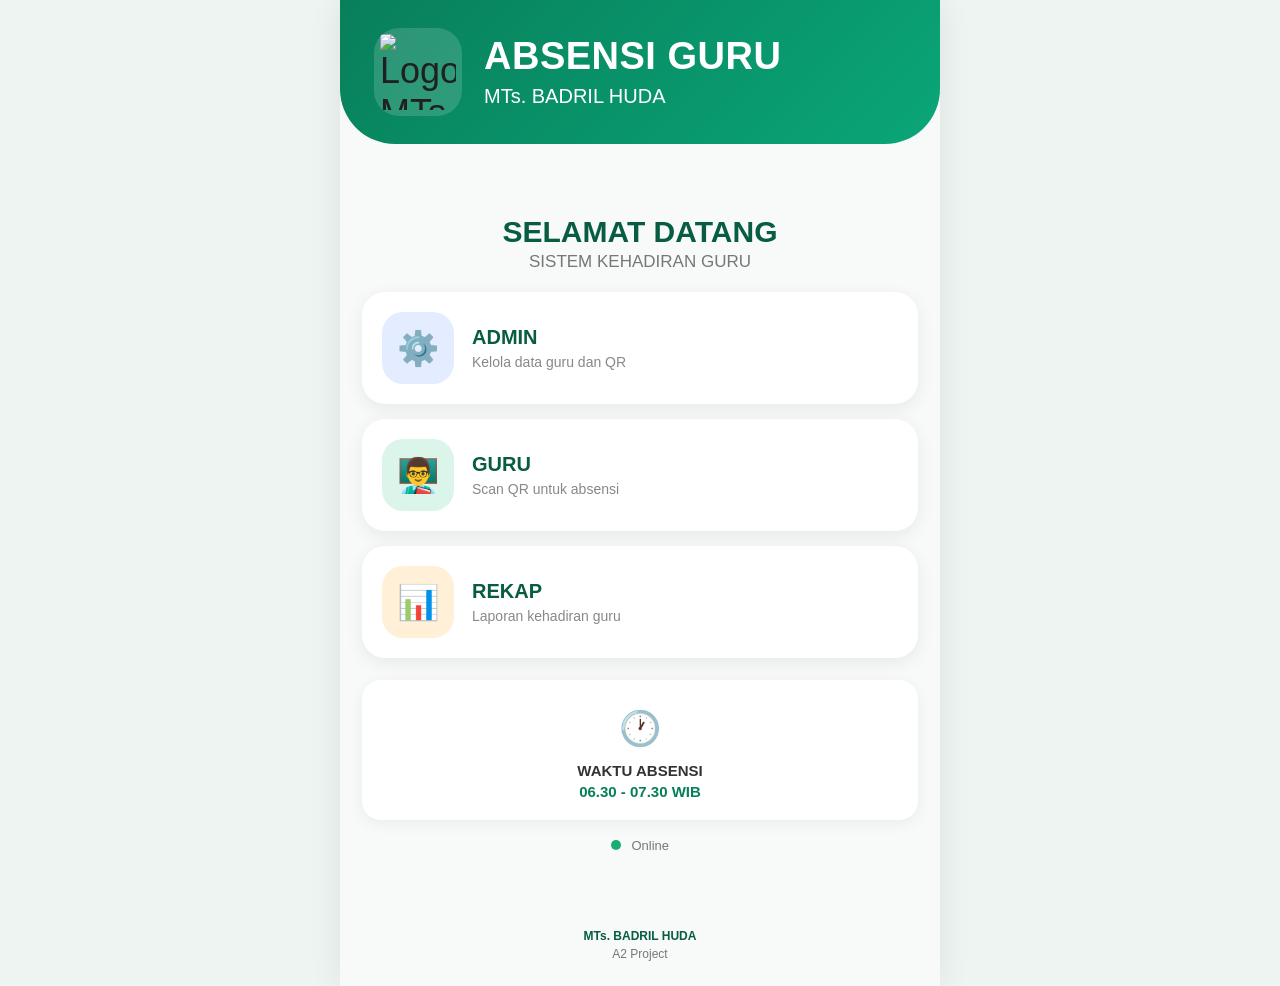
==== index.html @ d23934e1 "index.html" ====
<!DOCTYPE html>
<html lang="id">

<head>

  <meta charset="UTF-8">

  <meta
    name="viewport"
    content="width=device-width, initial-scale=1.0, maximum-scale=1.0, user-scalable=no">

  <meta
    name="theme-color"
    content="#087f5b">

  <meta
    name="apple-mobile-web-app-capable"
    content="yes">

  <title>Absensi Guru - MTs. Badril Huda</title>

  <link
    rel="stylesheet"
    href="style.css">

  <!-- QR SCANNER -->
  <script
    src="https://unpkg.com/html5-qrcode"
    defer>
  </script>

</head>


<body>

<div id="app">


  <!-- ==================================================
       HEADER
  =================================================== -->

<!-- ==========================================================
     HEADER ABSENSI GURU
     ========================================================== -->

<header class="app-header">

  <div class="header-content">

    <!-- LOGO LEMBAGA -->
    <div class="header-icon">
      <img
        src="[data-uri]"
        alt="Logo MTs Badril Huda"
      >
    </div>

    <!-- JUDUL -->
    <div class="header-text">
      <h1>ABSENSI GURU</h1>
      <p>MTs. BADRIL HUDA</p>
    </div>

  </div>

</header>

<style>
/* ==========================================================
   HEADER
   ========================================================== */

.app-header {
  width: 100%;
  box-sizing: border-box;
  background: linear-gradient(135deg, #087f5b, #0aa678);
  border-radius: 0 0 55px 55px;
  padding: 28px 34px;
  overflow: hidden;
}

.header-content {
  max-width: 900px;
  margin: 0 auto;
  display: flex;
  align-items: center;
  gap: 22px;
}

/* LOGO */

.header-icon {
  width: 88px;
  height: 88px;
  min-width: 88px;
  border-radius: 25px;
  background: rgba(255,255,255,.15);
  display: flex;
  align-items: center;
  justify-content: center;
  overflow: hidden;
}

.header-icon img {
  width: 76px;
  height: 76px;
  object-fit: contain;
  display: block;
}

/* TEKS */

.header-text {
  min-width: 0;
}

.header-text h1 {
  margin: 0;
  color: #fff;
  font-size: 38px;
  line-height: 1.1;
  font-weight: 800;
  letter-spacing: .5px;
}

.header-text p {
  margin: 7px 0 0;
  color: #fff;
  font-size: 20px;
  line-height: 1.2;
}

/* HP */

@media (max-width: 600px) {

  .app-header {
    padding: 22px 20px;
    border-radius: 0 0 40px 40px;
  }

  .header-content {
    gap: 15px;
  }

  .header-icon {
    width: 68px;
    height: 68px;
    min-width: 68px;
    border-radius: 20px;
  }

  .header-icon img {
    width: 58px;
    height: 58px;
  }

  .header-text h1 {
    font-size: 27px;
  }

  .header-text p {
    font-size: 16px;
    margin-top: 4px;
  }

}
</style>

  <!-- ==================================================
       HOME
  =================================================== -->

  <main
    id="homePage"
    class="page">

    <section class="welcome">

      <div class="welcome-icon">
        
      </div>

      <h1>
        SELAMAT DATANG
      </h1>

      <p>
        SISTEM KEHADIRAN GURU
      </p>

    </section>


    <div class="menu-list">


      <!-- ADMIN -->

      <button
        class="menu-card"
        onclick="bukaAdmin()">

        <div class="menu-icon admin-icon">
          ⚙️
        </div>

        <div class="menu-text">

          <strong>
            ADMIN
          </strong>

          <span>
            Kelola data guru dan QR
          </span>

        </div>

      </button>


      <!-- GURU -->

      <button
        class="menu-card"
        onclick="bukaGuru()">

        <div class="menu-icon guru-icon">
          👨‍🏫
        </div>

        <div class="menu-text">

          <strong>
            GURU
          </strong>

          <span>
            Scan QR untuk absensi
          </span>

        </div>

      </button>


      <!-- REKAP -->

      <button
        class="menu-card"
        onclick="bukaRekap()">

        <div class="menu-icon rekap-icon">
          📊
        </div>

        <div class="menu-text">

          <strong>
            REKAP
          </strong>

          <span>
            Laporan kehadiran guru
          </span>

        </div>

      </button>


    </div>


<!-- JAM -->

<div class="time-card">

  <div class="time-icon">
    🕐
  </div>

  <div class="time-info">

    <strong>
      WAKTU ABSENSI
    </strong>

    <span>
      06.30 - 07.30 WIB
    </span>

  </div>

</div>


    <div class="system-status">

      <span class="status-dot"></span>

      Online

    </div>

  </main>


  <!-- ==================================================
       ADMIN
  =================================================== -->

  <main
    id="adminPage"
    class="page hidden">


    <div class="page-title">

      <button
        class="back-button"
        onclick="kembaliHome()">
        ←
      </button>

      <div>

        <h2>
          ADMIN
        </h2>

        <span>
          Pengelolaan sistem
        </span>

      </div>

    </div>


    <!-- LOGIN ADMIN -->

    <section
      id="adminLoginBox"
      class="login-card">

      <div class="login-icon">
        🔐
      </div>

      <h2>
        Login Admin
      </h2>

      <p>
        Masukkan PIN administrator
      </p>


      <input
        type="password"
        id="adminPin"
        class="form-input"
        placeholder="PIN Admin"
        inputmode="numeric"
        autocomplete="off">


      <button
        class="primary-button"
        onclick="loginAdmin()">

        MASUK ADMIN

      </button>


      <div
        id="loginMessage"
        class="message">
      </div>

    </section>


    <!-- PANEL ADMIN -->

    <section
      id="adminPanel"
      class="admin-panel hidden">


      <!-- STATISTIK -->

      <div class="stats-grid">

        <div class="stat-card">

          <div class="stat-number"
               id="totalGuru">
            0
          </div>

          <div class="stat-label">
            Total Guru
          </div>

        </div>


        <div class="stat-card active">

          <div class="stat-number"
               id="guruAktif">
            0
          </div>

          <div class="stat-label">
            Aktif
          </div>

        </div>


        <div class="stat-card inactive">

          <div class="stat-number"
               id="guruNonaktif">
            0
          </div>

          <div class="stat-label">
            Nonaktif
          </div>

        </div>

      </div>


      <!-- TAMBAH GURU -->

      <section class="content-card">

        <div class="card-title">
          ➕ Tambah Guru
        </div>


        <label>
          NIP / NIK
        </label>

        <input
          type="text"
          id="guruNip"
          class="form-input"
          placeholder="Masukkan NIP / NIK">


        <label>
          Nama Guru
        </label>

        <input
          type="text"
          id="guruNama"
          class="form-input"
          placeholder="Masukkan nama guru">


        <label>
          Jabatan
        </label>

        <input
          type="text"
          id="guruJabatan"
          class="form-input"
          placeholder="Contoh: Guru">
        

        <label>
          JTM
        </label>
        
        <input
          type="number"
          id="guruJTM"
          class="form-input"
          placeholder="Contoh: 24"
          min="0"
          step="1"
          inputmode="numeric">

        <button
          class="primary-button"
          onclick="simpanGuru()">

          💾 SIMPAN GURU

        </button>


        <div
          id="tambahGuruMessage"
          class="message">
        </div>

      </section>


      <!-- DAFTAR GURU -->

      <section class="content-card">

        <div class="card-header">

          <div class="card-title">
            👨‍🏫 Daftar Guru
          </div>

          <button
            class="small-button"
            onclick="muatDaftarGuru()">
            ↻
          </button>

        </div>


        <div id="daftarGuru">

          <div class="loading">
            Memuat data guru...
          </div>

        </div>

      </section>


    </section>

  </main>


  <!-- ==================================================
       GURU / SCANNER
  =================================================== -->

  <main
    id="guruPage"
    class="page hidden">


    <div class="page-title">

      <button
        class="back-button"
        onclick="kembaliHome()">
        ←
      </button>

      <div>

        <h2>
          ABSENSI GURU
        </h2>

        <span>
          Scan QR Code
        </span>

      </div>

    </div>


    <section class="scanner-card">

      <div id="scannerContent">

        <div class="camera-icon">
          📷
        </div>

        <h2>
          Scan QR Guru
        </h2>

        <p>
          Tekan tombol untuk mengaktifkan kamera
        </p>


        <button
          class="primary-button"
          onclick="mulaiScan()">

          📷 AKTIFKAN KAMERA

        </button>


        <div class="time-notice">

          <strong>
            Waktu Absensi
          </strong>

          <span>
            06.30 - 07.30 WIB
          </span>

        </div>

      </div>


      <div
        id="qr-reader"
        class="qr-reader hidden">
      </div>


      <button
        id="batalScanButton"
        class="danger-button hidden"
        onclick="batalScan()">

        ✕ BATAL SCAN

      </button>

    </section>


    <!-- HASIL ABSENSI -->

    <section
      id="hasilAbsensi"
      class="result-card hidden">
    </section>


  </main>


  <!-- ==================================================
       REKAP
  =================================================== -->

  <main
    id="rekapPage"
    class="page hidden">


    <div class="page-title">

      <button
        class="back-button"
        onclick="kembaliHome()">
        ←
      </button>

      <div>

        <h2>
          REKAP
        </h2>

        <span>
          Laporan kehadiran guru
        </span>

      </div>

    </div>


    <section class="content-card">

      <div class="card-title">
        📊 Rekap Bulanan
      </div>


     <label>
    Pilih Bulan
</label>

<input
    type="month"
    id="bulanRekap"
    class="form-input">


<div class="rekap-button-row">

    <button
        type="button"
        class="primary-button btn-rekap"
        onclick="tampilkanRekap()">
        🔎 REKAP
    </button>

    <button
        type="button"
        class="primary-button btn-excel"
        onclick="exportExcel()">
        📊 EXCEL
    </button>

    <button
        type="button"
        class="primary-button btn-pdf"
        onclick="exportPDF()">
        📄 PDF
    </button>

</div>
      <div
  id="rekapMessage"
  class="message">
</div>


<div
  id="rekapHasil"
  class="rekap-container">
</div>


      <div
        id="hasilRekap"
        class="rekap-result">
      </div>

    </section>


  </main>


  <!-- ==================================================
       FOOTER
  =================================================== -->

  <footer>

    <strong>
      MTs. BADRIL HUDA
    </strong>

    <span>
      A2 Project
    </span>

  </footer>


</div>


<!-- APP JS -->

<script
  src="app.js">
</script>

</body>

</html>
---- style.css ----
/* ==========================================================
   ABSENSI GURU
   MTs. BADRIL HUDA
========================================================== */

* {
  box-sizing: border-box;
  -webkit-tap-highlight-color: transparent;
}

html,
body {
  margin: 0;
  padding: 0;
  min-height: 100%;
  font-family: Arial, Helvetica, sans-serif;
  background: #edf4f1;
  color: #202020;
}

body {
  display: flex;
  justify-content: center;
}

button,
input {
  font-family: inherit;
}

button {
  cursor: pointer;
}

#app {
  width: 100%;
  max-width: 600px;
  min-height: 100vh;
  background: #f7faf9;
  box-shadow: 0 0 30px rgba(0, 0, 0, .08);
}


/* ==========================================================
   HEADER
========================================================== */

.header {
  min-height: 130px;
  padding: 28px 25px;
  display: flex;
  align-items: center;
  gap: 18px;

  background: linear-gradient(
    135deg,
    #087f5b,
    #0b986f
  );

  color: white;
  border-radius: 0 0 35px 35px;
}

.header-icon {
  width: 68px;
  height: 68px;

  display: flex;
  align-items: center;
  justify-content: center;

  border-radius: 22px;
  background: rgba(255,255,255,.17);

  font-size: 36px;
}

.header-title {
  font-size: 27px;
  font-weight: 800;
  letter-spacing: .5px;
}

.header-subtitle {
  margin-top: 5px;
  font-size: 15px;
  opacity: .9;
}


/* ==========================================================
   PAGE
========================================================== */

.page {
  padding: 28px 22px 35px;
  min-height: calc(100vh - 130px);
}

.hidden {
  display: none !important;
}


/* ==========================================================
   WELCOME
========================================================== */

.welcome {
  text-align: center;
  padding: 35px 10px 20px;
}

.welcome-icon {
  font-size: 48px;
}

.welcome h1 {
  margin: 8px 0 3px;
  color: #075c43;
  font-size: 30px;
}

.welcome p {
  margin: 0;
  color: #777;
  font-size: 17px;
}


/* ==========================================================
   HOME MENU
========================================================== */

.menu-list {
  display: flex;
  flex-direction: column;
  gap: 15px;
}

.menu-card {
  width: 100%;
  border: none;

  display: flex;
  align-items: center;

  text-align: left;
  padding: 20px;

  background: white;
  border-radius: 23px;

  box-shadow: 0 5px 18px rgba(0,0,0,.07);

  transition:
    transform .15s,
    box-shadow .15s;
}

.menu-card:active {
  transform: scale(.98);
}

.menu-icon {
  width: 72px;
  height: 72px;

  display: flex;
  align-items: center;
  justify-content: center;

  border-radius: 21px;
  font-size: 34px;
  margin-right: 18px;
}

.admin-icon {
  background: #e4edff;
}

.guru-icon {
  background: #dcf5ea;
}

.rekap-icon {
  background: #fff0d7;
}

.menu-text {
  display: flex;
  flex-direction: column;
  gap: 5px;
}

.menu-text strong {
  font-size: 20px;
  color: #075c43;
}

.menu-text span {
  color: #888;
  font-size: 14px;
}


/* ==========================================================
   WAKTU ABSENSI - TENGAH
========================================================== */

.time-card {
  margin-top: 22px;

  padding: 20px;

  background: white;

  border-radius: 19px;

  box-shadow:
    0 4px 15px rgba(0,0,0,.06);

  display: flex;

  flex-direction: column;

  align-items: center;

  justify-content: center;

  text-align: center;

  gap: 7px;
}


/* ICON DI TENGAH */

.time-icon {
  width: 55px;
  height: 55px;

  display: flex;

  align-items: center;

  justify-content: center;

  margin: 0 auto;

  font-size: 34px;

  line-height: 1;
}


/* TULISAN DI TENGAH */

.time-info {
  display: flex;

  flex-direction: column;

  align-items: center;

  justify-content: center;

  text-align: center;

  gap: 4px;
}


.time-info strong {
  color: #333;

  font-size: 15px;

  font-weight: 800;
}


.time-info span {
  color: #087f5b;

  font-size: 15px;

  font-weight: 700;
}

/* ==========================================================
   STATUS
========================================================== */

.system-status {
  text-align: center;
  color: #777;
  margin-top: 18px;
  font-size: 13px;
}

.status-dot {
  width: 10px;
  height: 10px;

  display: inline-block;
  margin-right: 7px;

  border-radius: 50%;
  background: #18ad72;
}


/* ==========================================================
   PAGE TITLE
========================================================== */

.page-title {
  display: flex;
  align-items: center;
  gap: 15px;
  margin-bottom: 22px;
}

.page-title h2 {
  margin: 0;
  color: #075c43;
  font-size: 25px;
}

.page-title span {
  display: block;
  margin-top: 3px;
  color: #888;
  font-size: 14px;
}

.back-button {
  width: 53px;
  height: 53px;

  border: none;
  border-radius: 17px;

  background: white;
  color: #075c43;

  font-size: 28px;

  box-shadow: 0 4px 14px rgba(0,0,0,.07);
}


/* ==========================================================
   LOGIN ADMIN
========================================================== */

.login-card {
  background: white;

  padding: 38px 25px 30px;
  border-radius: 25px;

  box-shadow: 0 6px 22px rgba(0,0,0,.08);

  text-align: center;
}

.login-icon {
  font-size: 53px;
}

.login-card h2 {
  color: #075c43;
  font-size: 27px;
  margin: 12px 0 7px;
}

.login-card p {
  color: #888;
  margin: 0 0 25px;
}


/* ==========================================================
   FORM
========================================================== */

.form-input {
  width: 100%;
  height: 56px;

  padding: 0 17px;
  margin: 7px 0 15px;

  border: 1px solid #ddd;
  border-radius: 15px;

  outline: none;

  font-size: 16px;
  background: white;
}

.form-input:focus {
  border-color: #087f5b;

  box-shadow:
    0 0 0 3px
    rgba(8,127,91,.10);
}

label {
  display: block;

  text-align: left;

  color: #555;
  font-size: 13px;
  font-weight: bold;

  margin-top: 5px;
}


/* ==========================================================
   BUTTON
========================================================== */

.primary-button {
  width: 100%;
  min-height: 56px;

  border: none;
  border-radius: 15px;

  background:
    linear-gradient(
      135deg,
      #087f5b,
      #0ba878
    );

  color: white;

  font-size: 16px;
  font-weight: 800;

  box-shadow:
    0 5px 15px
    rgba(8,127,91,.18);
}

.primary-button:active {
  transform: scale(.98);
}

.danger-button {
  width: 100%;
  min-height: 52px;

  margin-top: 12px;

  border: none;
  border-radius: 14px;

  background: #dc3545;
  color: white;

  font-weight: bold;
  font-size: 15px;
}


/* ==========================================================
   MESSAGE
========================================================== */

.message {
  margin-top: 12px;
}

.admin-message-success {
  padding: 11px;
  border-radius: 11px;

  color: #087f5b;
  background: #e1f6ed;

  font-size: 13px;
}

.admin-message-error {
  padding: 11px;
  border-radius: 11px;

  color: #b00020;
  background: #ffe6e8;

  font-size: 13px;
}

.loading {
  text-align: center;
  padding: 25px;

  color: #888;
  font-size: 14px;
}


/* ==========================================================
   ADMIN PANEL
========================================================== */

.admin-panel {
  display: block;
}

.stats-grid {
  display: grid;

  grid-template-columns:
    repeat(3,1fr);

  gap: 9px;
  margin-bottom: 15px;
}

.stat-card {
  background: white;

  padding: 17px 7px;
  text-align: center;

  border-radius: 17px;

  box-shadow:
    0 4px 15px
    rgba(0,0,0,.06);
}

.stat-number {
  color: #075c43;
  font-size: 25px;
  font-weight: 800;
}

.stat-label {
  color: #888;
  font-size: 11px;
  margin-top: 4px;
}

.stat-card.active .stat-number {
  color: #087f5b;
}

.stat-card.inactive .stat-number {
  color: #dc3545;
}


/* ==========================================================
   CONTENT CARD
========================================================== */

.content-card {
  background: white;

  padding: 19px;
  border-radius: 21px;

  margin-bottom: 16px;

  box-shadow:
    0 4px 17px
    rgba(0,0,0,.06);
}

.card-title {
  color: #075c43;
  font-weight: 800;
  font-size: 17px;
  margin-bottom: 16px;
}

.card-header {
  display: flex;
  align-items: center;
  justify-content: space-between;
}

.card-header .card-title {
  margin-bottom: 10px;
}

.small-button {
  width: 38px;
  height: 38px;

  border: none;
  border-radius: 11px;

  background: #e6f5ef;
  color: #087f5b;

  font-size: 23px;
}


/* ==========================================================
   GURU ITEM
========================================================== */

.guru-item {
  border-top: 1px solid #eee;
  padding: 15px 0;
}

.guru-item:first-child {
  border-top: none;
}

.guru-name {
  color: #075c43;
  font-size: 16px;
  font-weight: 800;
}

.guru-info {
  color: #888;
  font-size: 12px;
  margin-top: 4px;
}

.guru-code {
  display: inline-block;

  margin-top: 8px;
  padding: 7px 10px;

  background: #eef8f4;
  border-radius: 8px;

  color: #075c43;

  font-family: monospace;
  font-weight: bold;

  letter-spacing: 2px;
}

.guru-status {
  margin-top: 7px;

  font-size: 12px;
  font-weight: bold;
}

.guru-actions {
  display: flex;
  gap: 8px;
  margin-top: 10px;
}

.guru-actions button {
  flex: 1;

  border: none;
  border-radius: 10px;

  padding: 10px 5px;

  font-weight: bold;
  font-size: 11px;
}

.qr-button {
  background: #e5f0ff;
  color: #075ca8;
}

.status-button {
  background: #fff0d8;
  color: #9a6100;
}


/* ==========================================================
   SCANNER
========================================================== */

.scanner-card {
  background: white;

  padding: 25px 20px;
  border-radius: 24px;

  text-align: center;

  box-shadow:
    0 5px 20px
    rgba(0,0,0,.07);
}

.camera-icon {
  font-size: 55px;
}

.scanner-card h2 {
  color: #075c43;
  margin: 10px 0 5px;
}

.scanner-card p {
  color: #888;
  font-size: 14px;
}

.time-notice {
  margin-top: 18px;

  padding: 14px;

  background: #eef8f4;
  border-radius: 13px;

  display: flex;
  flex-direction: column;
  gap: 4px;
}

.time-notice span {
  color: #087f5b;
  font-weight: bold;
}

.qr-reader {
  width: 100%;

  margin-top: 15px;

  overflow: hidden;
  border-radius: 15px;

  background: #000;
}


/* ==========================================================
   RESULT
========================================================== */

.result-card {
  margin-top: 17px;

  padding: 25px 20px;

  border-radius: 22px;

  background: #dff7eb;
  color: #075c43;

  text-align: center;

  box-shadow:
    0 4px 17px
    rgba(0,0,0,.06);
}

.result-icon {
  width: 65px;
  height: 65px;

  margin: 0 auto 10px;

  display: flex;
  align-items: center;
  justify-content: center;

  border-radius: 50%;

  background: #18ad72;
  color: white;

  font-size: 35px;
  font-weight: bold;
}

.result-card h2 {
  margin: 8px 0 13px;
}

.result-info {
  display: flex;
  flex-direction: column;
  gap: 6px;

  margin-bottom: 15px;
}

.result-info strong {
  font-size: 18px;
}


/* ==========================================================
   REKAP
========================================================== */

.rekap-result {
  margin-top: 15px;
}

.rekap-table {
  width: 100%;

  border-collapse: collapse;

  font-size: 11px;
}

.rekap-table th,
.rekap-table td {
  padding: 8px 4px;

  border-bottom:
    1px solid #eee;

  text-align: center;
}


/* ==========================================================
   REKAP BUTTON
   REKAP | EXCEL | PDF
========================================================== */

/*
   Wrapper yang digunakan:

   <div class="rekap-button-row">
      <button class="btn-rekap">...</button>
      <button class="btn-excel">...</button>
      <button class="btn-pdf">...</button>
   </div>
*/

.rekap-button-row {
  width: 100%;

  display: flex !important;
  flex-direction: row !important;
  flex-wrap: nowrap !important;

  align-items: stretch !important;
  justify-content: stretch !important;

  gap: 8px;

  margin-top: 12px;
  margin-bottom: 15px;

  padding: 0;
}

.rekap-button-row > button {
  display: flex !important;

  flex: 1 1 0 !important;

  width: 0 !important;
  min-width: 0 !important;
  max-width: none !important;

  height: 54px;
  min-height: 54px;

  margin: 0 !important;

  padding: 0 5px;

  align-items: center !important;
  justify-content: center !important;

  text-align: center;

  border-radius: 14px;

  white-space: nowrap !important;

  overflow: hidden;

  box-sizing: border-box;

  font-size: 13px;
  font-weight: 800;

  line-height: 1;

  transition:
    transform .15s,
    filter .15s;
}


/* REKAP */

.rekap-button-row .btn-rekap {
  background:
    linear-gradient(
      135deg,
      #07855f,
      #09a878
    ) !important;

  color: #fff !important;
  border: none !important;

  box-shadow:
    0 5px 14px
    rgba(8,127,91,.15);
}


/* EXCEL */

.rekap-button-row .btn-excel {
  background:
    linear-gradient(
      135deg,
      #07855f,
      #09a878
    ) !important;

  color: #fff !important;
  border: none !important;

  box-shadow:
    0 5px 14px
    rgba(8,127,91,.15);
}


/* PDF */

.rekap-button-row .btn-pdf {
  background: #eeeeee !important;

  color: #333 !important;

  border:
    1px solid #d2d2d2 !important;

  box-shadow:
    0 4px 10px
    rgba(0,0,0,.05);
}


/* Hover / klik */

.rekap-button-row > button:hover {
  filter: brightness(1.05);
}

.rekap-button-row > button:active {
  transform: scale(.97);
}


/* ==========================================================
   FALLBACK
   Jika tombol masih memiliki class primary-button
========================================================== */

.rekap-button-row > .primary-button {
  width: 0 !important;
}


/* ==========================================================
   QR MODAL
========================================================== */

.qr-modal {
  position: fixed;

  inset: 0;

  z-index: 99999;

  display: flex;

  align-items: center;
  justify-content: center;

  padding: 20px;

  background:
    rgba(0,0,0,.68);
}

.qr-box {
  width: 100%;
  max-width: 370px;

  padding: 24px;

  background: white;

  border-radius: 24px;

  text-align: center;
}

.qr-box h2 {
  color: #075c43;
  margin-top: 0;
}

.qr-box img {
  width: 260px;
  height: 260px;
  max-width: 100%;
}

.qr-code-text {
  margin: 12px 0;

  padding: 10px;

  background: #eef8f4;

  color: #075c43;

  border-radius: 10px;

  font-family: monospace;

  font-size: 20px;

  font-weight: bold;

  letter-spacing: 3px;
}


/* ==========================================================
   FOOTER
========================================================== */

footer {
  text-align: center;

  padding:
    15px 20px 25px;

  color: #777;

  display: flex;
  flex-direction: column;

  gap: 4px;

  font-size: 12px;
}

footer strong {
  color: #075c43;
}


/* ==========================================================
   MOBILE
========================================================== */

@media screen and (max-width: 600px) {

  .header {
    min-height: 115px;
    padding: 22px 18px;
  }

  .header-icon {
    width: 58px;
    height: 58px;
    font-size: 30px;
  }

  .header-title {
    font-size: 23px;
  }

  .header-subtitle {
    font-size: 14px;
  }

  .page {
    padding:
      23px 16px 30px;
  }

  .welcome h1 {
    font-size: 27px;
  }

  .menu-icon {
    width: 63px;
    height: 63px;
  }


  /* ========================================================
     REKAP - HP / ANDROID
  ======================================================== */

  .rekap-button-row {
    display: flex !important;

    flex-direction: row !important;
    flex-wrap: nowrap !important;

    width: 100% !important;

    gap: 5px !important;

    margin-top: 10px !important;
    margin-bottom: 15px !important;
  }

  .rekap-button-row > button {
    display: flex !important;

    flex: 1 1 0 !important;

    width: 0 !important;

    min-width: 0 !important;
    max-width: none !important;

    height: 48px !important;
    min-height: 48px !important;

    margin: 0 !important;

    padding:
      0 2px !important;

    align-items: center !important;
    justify-content: center !important;

    border-radius: 11px !important;

    font-size: 10px !important;

    line-height: 1 !important;

    white-space: nowrap !important;

    overflow: hidden !important;

    box-sizing: border-box !important;
  }

  .rekap-button-row .btn-rekap,
  .rekap-button-row .btn-excel,
  .rekap-button-row .btn-pdf {
    width: 0 !important;
    min-width: 0 !important;
  }


  /* Tabel Rekap */

  .rekap-table {
    font-size: 10px;
  }

  .rekap-table th,
  .rekap-table td {
    padding:
      7px 3px;
  }

}


/* ==========================================================
   HP SANGAT KECIL
========================================================== */

@media screen and (max-width: 380px) {

  .page {
    padding-left: 12px;
    padding-right: 12px;
  }

  .content-card {
    padding: 15px;
  }

  .rekap-button-row {
    gap: 3px !important;
  }

  .rekap-button-row > button {
    height: 45px !important;
    min-height: 45px !important;

    padding:
      0 1px !important;

    font-size: 9px !important;

    border-radius: 10px !important;
  }

}


/* ==========================================================
   HP SANGAT-SANGAT KECIL
========================================================== */

@media screen and (max-width: 330px) {

  .rekap-button-row {
    gap: 2px !important;
  }

  .rekap-button-row > button {
    height: 43px !important;
    min-height: 43px !important;

    font-size: 8px !important;

    padding: 0 !important;
  }

}
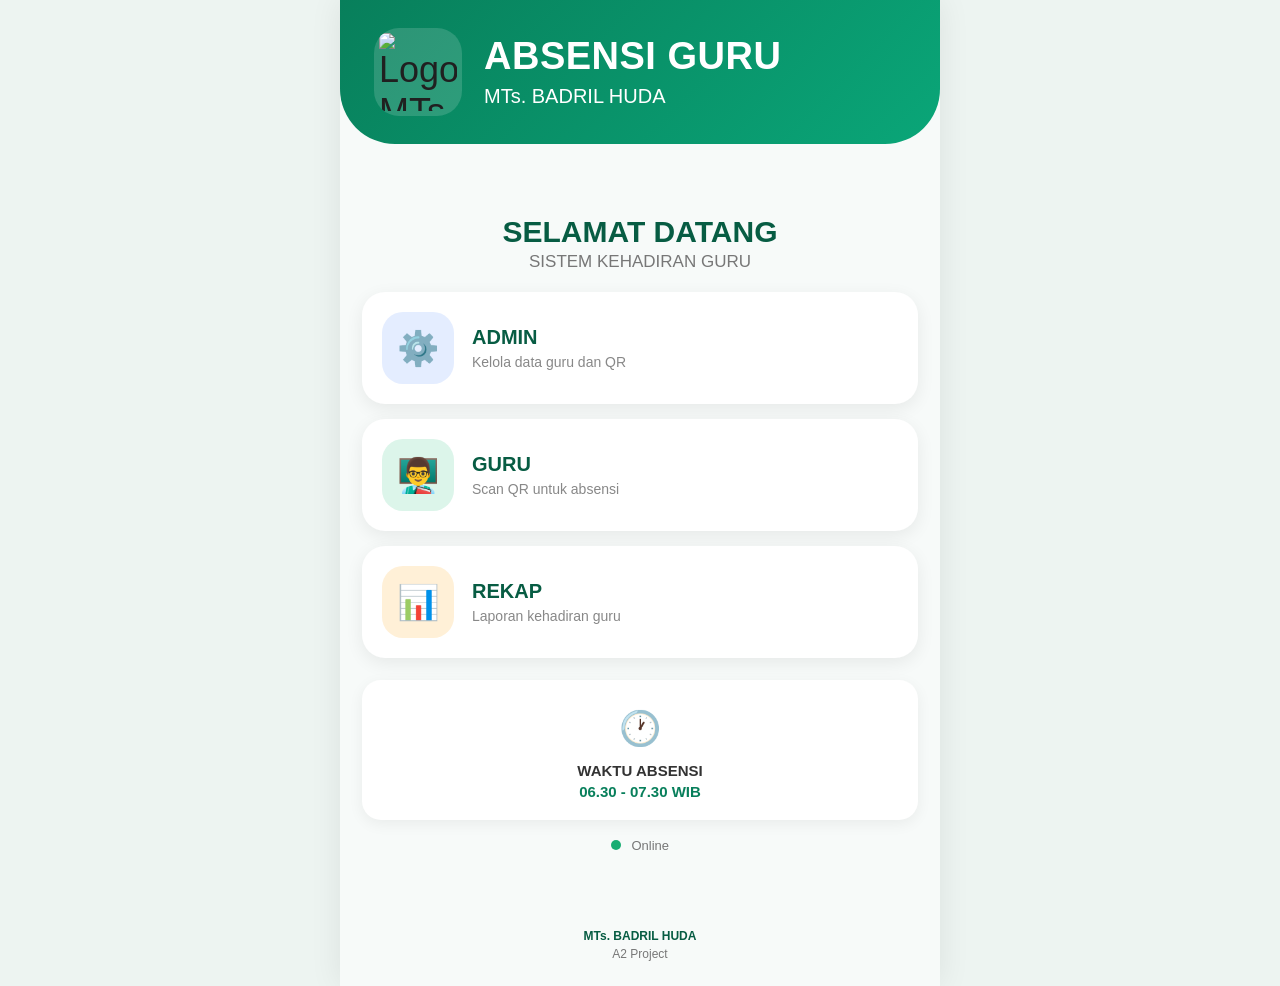
==== commit 5f10366c: "index.html" ====
--- a/index.html
+++ b/index.html
@@ -37,10 +37,6 @@
 <div id="app">
 
 
-  <!-- ==================================================
-       HEADER
-  =================================================== -->
-
 <!-- ==========================================================
      HEADER ABSENSI GURU
      ========================================================== -->
@@ -49,15 +45,13 @@
 
   <div class="header-content">
 
-    <!-- LOGO LEMBAGA -->
     <div class="header-icon">
       <img
-        src="[data-uri]"
+        src="https://drive.google.com/thumbnail?id=17TLa9x9TYyBQLGVx-d7DlWrNsAVE-v8e&sz=w300"
         alt="Logo MTs Badril Huda"
       >
     </div>
 
-    <!-- JUDUL -->
     <div class="header-text">
       <h1>ABSENSI GURU</h1>
       <p>MTs. BADRIL HUDA</p>
@@ -68,10 +62,6 @@
 </header>
 
 <style>
-/* ==========================================================
-   HEADER
-   ========================================================== */
-
 .app-header {
   width: 100%;
   box-sizing: border-box;
@@ -88,8 +78,6 @@
   align-items: center;
   gap: 22px;
 }
-
-/* LOGO */
 
 .header-icon {
   width: 88px;
@@ -104,21 +92,19 @@
 }
 
 .header-icon img {
-  width: 76px;
-  height: 76px;
+  width: 78px;
+  height: 78px;
   object-fit: contain;
   display: block;
 }
 
-/* TEKS */
-
 .header-text {
   min-width: 0;
 }
 
 .header-text h1 {
   margin: 0;
-  color: #fff;
+  color: #ffffff;
   font-size: 38px;
   line-height: 1.1;
   font-weight: 800;
@@ -127,12 +113,14 @@
 
 .header-text p {
   margin: 7px 0 0;
-  color: #fff;
+  color: #ffffff;
   font-size: 20px;
   line-height: 1.2;
 }
 
-/* HP */
+/* ==========================================================
+   TAMPILAN HP
+   ========================================================== */
 
 @media (max-width: 600px) {
 
@@ -165,7 +153,6 @@
     font-size: 16px;
     margin-top: 4px;
   }
-
 }
 </style>
 
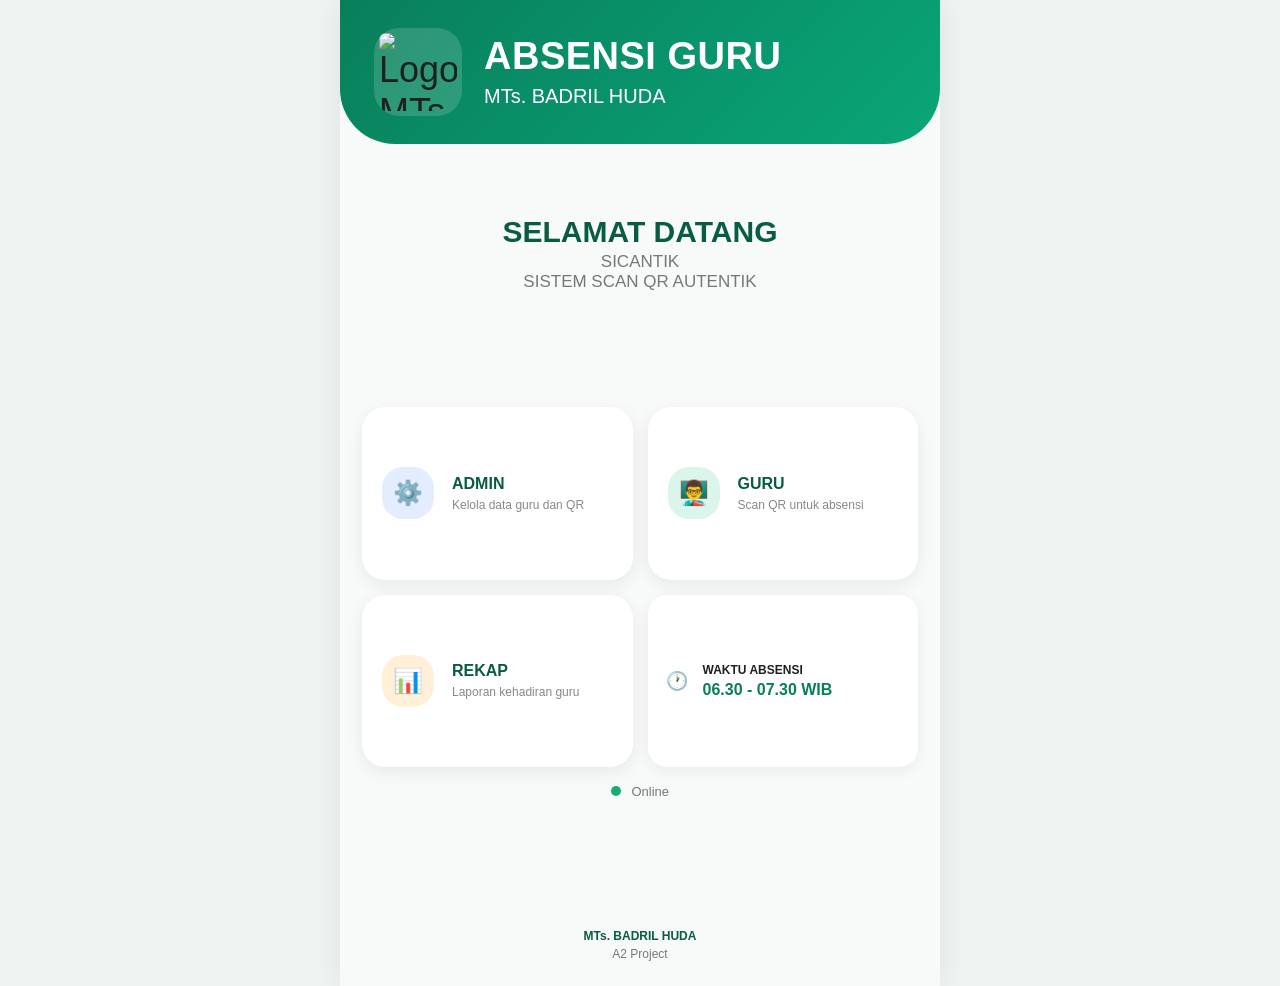
==== commit c4103d1e: "Update index.html" ====
--- a/index.html
+++ b/index.html
@@ -17,7 +17,7 @@
     name="apple-mobile-web-app-capable"
     content="yes">
 
-  <title>Absensi Guru - MTs. Badril Huda</title>
+  <title>ABSENSI GURU</title>
 
   <link
     rel="stylesheet"
@@ -175,7 +175,9 @@
       </h1>
 
       <p>
-        SISTEM KEHADIRAN GURU
+        SICANTIK </p>
+      <P>
+        SISTEM SCAN QR AUTENTIK
       </p>
 
     </section>
@@ -584,13 +586,31 @@
         </p>
 
 
-        <button
-          class="primary-button"
-          onclick="mulaiScan()">
-
-          📷 AKTIFKAN KAMERA
-
-        </button>
+      <button
+        class="primary-button"
+        onclick="mulaiScan()">
+      
+        📷 AKTIFKAN KAMERA
+      
+      </button>
+      
+      <button
+        type="button"
+        class="primary-button piket-button"
+        onclick="bukaPiket()">
+      
+        🧑‍🏫 ABSENSI GURU PIKET
+      
+      </button>
+
+      <button
+        type="button"
+        class="primary-button piket-button"
+        onclick="window.location.href='rekap-piket.html';">
+      
+        📊 REKAP GURU PIKET
+      
+      </button>
 
 
         <div class="time-notice">
--- a/style.css
+++ b/style.css
@@ -1,49 +1,59 @@
-/* ==========================================================
+/* =====================================================
    ABSENSI GURU
    MTs. BADRIL HUDA
-========================================================== */
+===================================================== */
+
 
 * {
   box-sizing: border-box;
   -webkit-tap-highlight-color: transparent;
 }
+
 
 html,
 body {
   margin: 0;
   padding: 0;
   min-height: 100%;
-  font-family: Arial, Helvetica, sans-serif;
+  font-family:
+    Arial,
+    Helvetica,
+    sans-serif;
   background: #edf4f1;
   color: #202020;
 }
+
 
 body {
   display: flex;
   justify-content: center;
 }
 
+
 button,
 input {
   font-family: inherit;
 }
 
+
 button {
   cursor: pointer;
 }
+
 
 #app {
   width: 100%;
   max-width: 600px;
   min-height: 100vh;
   background: #f7faf9;
-  box-shadow: 0 0 30px rgba(0, 0, 0, .08);
-}
-
-
-/* ==========================================================
+  box-shadow:
+    0 0 30px rgba(0,0,0,.08);
+}
+
+
+/* =====================================================
    HEADER
-========================================================== */
+===================================================== */
 
 .header {
   min-height: 130px;
@@ -52,15 +62,19 @@
   align-items: center;
   gap: 18px;
 
-  background: linear-gradient(
-    135deg,
-    #087f5b,
-    #0b986f
-  );
+  background:
+    linear-gradient(
+      135deg,
+      #087f5b,
+      #0b986f
+    );
 
   color: white;
-  border-radius: 0 0 35px 35px;
-}
+
+  border-radius:
+    0 0 35px 35px;
+}
+
 
 .header-icon {
   width: 68px;
@@ -71,10 +85,13 @@
   justify-content: center;
 
   border-radius: 22px;
-  background: rgba(255,255,255,.17);
+
+  background:
+    rgba(255,255,255,.17);
 
   font-size: 36px;
 }
+
 
 .header-title {
   font-size: 27px;
@@ -82,6 +99,7 @@
   letter-spacing: .5px;
 }
 
+
 .header-subtitle {
   margin-top: 5px;
   font-size: 15px;
@@ -89,104 +107,181 @@
 }
 
 
-/* ==========================================================
+/* =====================================================
    PAGE
-========================================================== */
+===================================================== */
 
 .page {
   padding: 28px 22px 35px;
   min-height: calc(100vh - 130px);
 }
 
+
 .hidden {
   display: none !important;
 }
 
 
-/* ==========================================================
+/* =====================================================
    WELCOME
-========================================================== */
+===================================================== */
 
 .welcome {
   text-align: center;
   padding: 35px 10px 20px;
 }
 
+
 .welcome-icon {
   font-size: 48px;
 }
 
+
 .welcome h1 {
-  margin: 8px 0 3px;
+  margin:
+    8px 0 3px;
+
   color: #075c43;
+
   font-size: 30px;
 }
+
 
 .welcome p {
   margin: 0;
+
   color: #777;
+
   font-size: 17px;
 }
 
 
-/* ==========================================================
+/* =====================================================
    HOME MENU
-========================================================== */
+===================================================== */
+
+/*
+   TIGA MENU ADA DI DALAM .menu-list,
+   SEDANGKAN WAKTU ABSENSI ADA DI LUAR .menu-list.
+
+   display: contents membuat tiga menu tersebut
+   ikut menjadi item grid #homePage.
+*/
 
 .menu-list {
-  display: flex;
-  flex-direction: column;
+  display: contents;
+}
+
+
+/* =====================================================
+   HOME GRID
+   DESKTOP = 2 x 1
+===================================================== */
+
+#homePage {
+  display: grid;
+
+  grid-template-columns:
+    repeat(2, minmax(0, 1fr));
+
   gap: 15px;
 }
+
+
+/*
+   WELCOME MEMAKAI SATU BARIS PENUH
+*/
+
+#homePage .welcome {
+  grid-column: 1 / -1;
+}
+
+
+/*
+   ADMIN / GURU / REKAP / WAKTU
+   MEMPUNYAI LEBAR KOLOM YANG SAMA
+*/
+
+#homePage .menu-card,
+#homePage .time-card {
+  width: 100%;
+  min-width: 0;
+}
+
+
+/*
+   STATUS DI BAWAH SEMUA MENU
+*/
+
+#homePage .system-status {
+  grid-column: 1 / -1;
+}
+
+
+/* =====================================================
+   MENU CARD
+===================================================== */
 
 .menu-card {
   width: 100%;
+
   border: none;
 
   display: flex;
   align-items: center;
 
   text-align: left;
+
   padding: 20px;
 
   background: white;
+
   border-radius: 23px;
 
-  box-shadow: 0 5px 18px rgba(0,0,0,.07);
+  box-shadow:
+    0 5px 18px rgba(0,0,0,.07);
 
   transition:
     transform .15s,
     box-shadow .15s;
 }
 
+
 .menu-card:active {
   transform: scale(.98);
 }
 
+
 .menu-icon {
-  width: 72px;
-  height: 72px;
+  width: 52px;
+  height: 52px;
 
   display: flex;
   align-items: center;
   justify-content: center;
 
   border-radius: 21px;
-  font-size: 34px;
+
+  font-size: 24px;
+
   margin-right: 18px;
 }
+
 
 .admin-icon {
   background: #e4edff;
 }
 
+
 .guru-icon {
   background: #dcf5ea;
 }
 
+
 .rekap-icon {
   background: #fff0d7;
 }
+
 
 .menu-text {
   display: flex;
@@ -194,25 +289,30 @@
   gap: 5px;
 }
 
+
 .menu-text strong {
-  font-size: 20px;
+  font-size: 16px;
   color: #075c43;
 }
+
 
 .menu-text span {
   color: #888;
-  font-size: 14px;
-}
-
-
-/* ==========================================================
-   WAKTU ABSENSI - TENGAH
-========================================================== */
+  font-size: 12px;
+}
+
+
+/* =====================================================
+   WAKTU ABSENSI
+===================================================== */
 
 .time-card {
-  margin-top: 22px;
-
-  padding: 20px;
+  margin-top: 0;
+
+  display: flex;
+  align-items: center;
+
+  padding: 18px;
 
   background: white;
 
@@ -220,188 +320,406 @@
 
   box-shadow:
     0 4px 15px rgba(0,0,0,.06);
-
+}
+
+
+.time-icon {
+  font-size: 18px;
+  margin-right: 15px;
+}
+
+
+.time-card div:last-child {
   display: flex;
-
   flex-direction: column;
-
-  align-items: center;
-
-  justify-content: center;
-
-  text-align: center;
-
-  gap: 7px;
-}
-
-
-/* ICON DI TENGAH */
-
-.time-icon {
-  width: 55px;
-  height: 55px;
-
-  display: flex;
-
-  align-items: center;
-
-  justify-content: center;
-
-  margin: 0 auto;
-
-  font-size: 34px;
-
-  line-height: 1;
-}
-
-
-/* TULISAN DI TENGAH */
-
-.time-info {
-  display: flex;
-
-  flex-direction: column;
-
-  align-items: center;
-
-  justify-content: center;
-
-  text-align: center;
-
   gap: 4px;
 }
 
 
-.time-info strong {
-  color: #333;
-
-  font-size: 15px;
-
-  font-weight: 800;
-}
-
-
-.time-info span {
+.time-card strong {
+  font-size: 12px;
+}
+
+
+.time-card span {
   color: #087f5b;
-
-  font-size: 15px;
-
-  font-weight: 700;
-}
-
-/* ==========================================================
+  font-weight: bold;
+}
+
+/* =====================================================
+   HOME GRID - HP
+===================================================== */
+
+@media screen and (max-width: 600px) {
+
+  #homePage {
+    display: grid;
+
+    grid-template-columns:
+      repeat(2, minmax(0, 1fr));
+
+    column-gap: 12px;
+    row-gap: 8px;
+
+    align-content: start;
+    align-items: start;
+
+    min-height: 0;
+    height: auto;
+
+    padding-bottom: 20px;
+  }
+
+
+  /* =====================================================
+     WELCOME
+  ===================================================== */
+
+  #homePage .welcome {
+    grid-column: 1 / -1;
+  }
+
+
+  /* =====================================================
+     MENU CARD
+     PENDEK DAN MEMANJANG
+  ===================================================== */
+
+  #homePage .menu-card,
+  #homePage .time-card {
+
+    width: 100%;
+    min-width: 0;
+
+    height: 88px;
+    min-height: 88px;
+    max-height: 88px;
+
+    margin: 0;
+
+    box-sizing: border-box;
+
+    display: flex;
+    align-items: center;
+  }
+
+
+  /* =====================================================
+     MENU CARD
+  ===================================================== */
+
+  #homePage .menu-card {
+
+    padding: 12px 14px;
+
+    border: none;
+
+    text-align: left;
+
+    background: white;
+
+    border-radius: 20px;
+
+    box-shadow:
+      0 5px 18px rgba(0,0,0,.07);
+
+    transition:
+      transform .15s,
+      box-shadow .15s;
+  }
+
+
+  #homePage .menu-card:active {
+    transform: scale(.98);
+  }
+
+
+  /* =====================================================
+     ICON
+  ===================================================== */
+
+  #homePage .menu-icon {
+
+    width: 45px;
+    height: 45px;
+
+    min-width: 45px;
+
+    display: flex;
+
+    align-items: center;
+    justify-content: center;
+
+    border-radius: 16px;
+
+    font-size: 20px;
+
+    margin-right: 10px;
+  }
+
+
+  /* =====================================================
+     TEKS MENU
+  ===================================================== */
+
+  #homePage .menu-text {
+
+    min-width: 0;
+
+    display: flex;
+
+    flex-direction: column;
+
+    gap: 3px;
+  }
+
+
+  #homePage .menu-text strong {
+
+    font-size: 15px;
+
+    line-height: 1.15;
+
+    color: #075c43;
+
+    white-space: nowrap;
+  }
+
+
+  #homePage .menu-text span {
+
+    color: #888;
+
+    font-size: 11px;
+
+    line-height: 1.25;
+  }
+
+
+  /* =====================================================
+     WAKTU ABSENSI
+  ===================================================== */
+
+  #homePage .time-card {
+
+    padding: 12px 14px;
+
+    background: white;
+
+    border-radius: 20px;
+
+    box-shadow:
+      0 4px 15px rgba(0,0,0,.06);
+  }
+
+
+  #homePage .time-icon {
+
+    font-size: 18px;
+
+    margin-right: 10px;
+
+    min-width: 24px;
+  }
+
+
+  #homePage .time-card div:last-child {
+
+    min-width: 0;
+
+    display: flex;
+
+    flex-direction: column;
+
+    gap: 3px;
+  }
+
+
+  #homePage .time-card strong {
+
+    font-size: 12px;
+
+    line-height: 1.2;
+
+    white-space: nowrap;
+  }
+
+
+  #homePage .time-card span {
+
+    color: #087f5b;
+
+    font-size: 11px;
+
+    line-height: 1.1;
+
+    font-weight: bold;
+
+    white-space: nowrap;
+  }
+
+  #homePage .system-status {
+
+    grid-column:
+      1 / -1 !important;
+
+    margin-top:
+      75px !important;
+
+    padding-top:
+      0 !important;
+  }
+
+}
+
+/* =====================================================
    STATUS
-========================================================== */
+===================================================== */
 
 .system-status {
   text-align: center;
+
   color: #777;
+
   margin-top: 18px;
+
   font-size: 13px;
 }
+
 
 .status-dot {
   width: 10px;
   height: 10px;
 
   display: inline-block;
+
   margin-right: 7px;
 
   border-radius: 50%;
+
   background: #18ad72;
 }
 
-
-/* ==========================================================
+/* =====================================================
    PAGE TITLE
-========================================================== */
+===================================================== */
 
 .page-title {
   display: flex;
   align-items: center;
+
   gap: 15px;
+
   margin-bottom: 22px;
 }
+
 
 .page-title h2 {
   margin: 0;
+
   color: #075c43;
+
   font-size: 25px;
 }
+
 
 .page-title span {
   display: block;
+
   margin-top: 3px;
+
   color: #888;
+
   font-size: 14px;
 }
+
 
 .back-button {
   width: 53px;
   height: 53px;
 
   border: none;
+
   border-radius: 17px;
 
   background: white;
+
   color: #075c43;
 
   font-size: 28px;
 
-  box-shadow: 0 4px 14px rgba(0,0,0,.07);
-}
-
-
-/* ==========================================================
+  box-shadow:
+    0 4px 14px rgba(0,0,0,.07);
+}
+
+/* =====================================================
    LOGIN ADMIN
-========================================================== */
+===================================================== */
 
 .login-card {
   background: white;
 
   padding: 38px 25px 30px;
+
   border-radius: 25px;
 
-  box-shadow: 0 6px 22px rgba(0,0,0,.08);
+  box-shadow:
+    0 6px 22px rgba(0,0,0,.08);
 
   text-align: center;
 }
+
 
 .login-icon {
   font-size: 53px;
 }
 
+
 .login-card h2 {
   color: #075c43;
+
   font-size: 27px;
-  margin: 12px 0 7px;
-}
+
+  margin:
+    12px 0 7px;
+}
+
 
 .login-card p {
   color: #888;
-  margin: 0 0 25px;
-}
-
-
-/* ==========================================================
+
+  margin:
+    0 0 25px;
+}
+
+
+/* =====================================================
    FORM
-========================================================== */
+===================================================== */
 
 .form-input {
   width: 100%;
+
   height: 56px;
 
-  padding: 0 17px;
-  margin: 7px 0 15px;
-
-  border: 1px solid #ddd;
+  padding:
+    0 17px;
+
+  margin:
+    7px 0 15px;
+
+  border:
+    1px solid #ddd;
+
   border-radius: 15px;
 
   outline: none;
 
   font-size: 16px;
+
   background: white;
 }
+
 
 .form-input:focus {
   border-color: #087f5b;
@@ -411,28 +729,33 @@
     rgba(8,127,91,.10);
 }
 
+
 label {
   display: block;
 
   text-align: left;
 
   color: #555;
+
   font-size: 13px;
+
   font-weight: bold;
 
   margin-top: 5px;
 }
 
 
-/* ==========================================================
+/* =====================================================
    BUTTON
-========================================================== */
+===================================================== */
 
 .primary-button {
   width: 100%;
+
   min-height: 56px;
 
   border: none;
+
   border-radius: 15px;
 
   background:
@@ -445,6 +768,7 @@
   color: white;
 
   font-size: 16px;
+
   font-weight: 800;
 
   box-shadow:
@@ -452,72 +776,96 @@
     rgba(8,127,91,.18);
 }
 
+
 .primary-button:active {
   transform: scale(.98);
 }
 
+
 .danger-button {
   width: 100%;
+
   min-height: 52px;
 
   margin-top: 12px;
 
   border: none;
+
   border-radius: 14px;
 
   background: #dc3545;
+
   color: white;
 
   font-weight: bold;
+
   font-size: 15px;
 }
 
-
-/* ==========================================================
+/* kode CSS Anda yang sudah ada */
+
+
+/* TAMBAHKAN PALING BAWAH */
+.piket-button {
+  margin-top: 12px;
+}
+
+
+/* =====================================================
    MESSAGE
-========================================================== */
+===================================================== */
 
 .message {
   margin-top: 12px;
 }
 
+
 .admin-message-success {
   padding: 11px;
+
   border-radius: 11px;
 
   color: #087f5b;
+
   background: #e1f6ed;
 
   font-size: 13px;
 }
+
 
 .admin-message-error {
   padding: 11px;
+
   border-radius: 11px;
 
   color: #b00020;
+
   background: #ffe6e8;
 
   font-size: 13px;
 }
+
 
 .loading {
   text-align: center;
+
   padding: 25px;
 
   color: #888;
+
   font-size: 14px;
 }
 
 
-/* ==========================================================
+/* =====================================================
    ADMIN PANEL
-========================================================== */
+===================================================== */
 
 .admin-panel {
   display: block;
 }
 
+
 .stats-grid {
   display: grid;
 
@@ -525,199 +873,255 @@
     repeat(3,1fr);
 
   gap: 9px;
+
   margin-bottom: 15px;
 }
+
 
 .stat-card {
   background: white;
 
   padding: 17px 7px;
+
   text-align: center;
 
   border-radius: 17px;
 
   box-shadow:
-    0 4px 15px
-    rgba(0,0,0,.06);
-}
+    0 4px 15px rgba(0,0,0,.06);
+}
+
 
 .stat-number {
   color: #075c43;
+
   font-size: 25px;
+
   font-weight: 800;
 }
+
 
 .stat-label {
   color: #888;
+
   font-size: 11px;
+
   margin-top: 4px;
 }
 
-.stat-card.active .stat-number {
+
+.stat-card.active
+.stat-number {
   color: #087f5b;
 }
 
-.stat-card.inactive .stat-number {
+
+.stat-card.inactive
+.stat-number {
   color: #dc3545;
 }
 
 
-/* ==========================================================
+/* =====================================================
    CONTENT CARD
-========================================================== */
+===================================================== */
 
 .content-card {
   background: white;
 
   padding: 19px;
+
   border-radius: 21px;
 
   margin-bottom: 16px;
 
   box-shadow:
-    0 4px 17px
-    rgba(0,0,0,.06);
-}
+    0 4px 17px rgba(0,0,0,.06);
+}
+
 
 .card-title {
   color: #075c43;
+
   font-weight: 800;
+
   font-size: 17px;
+
   margin-bottom: 16px;
 }
+
 
 .card-header {
   display: flex;
+
   align-items: center;
+
   justify-content: space-between;
 }
+
 
 .card-header .card-title {
   margin-bottom: 10px;
 }
+
 
 .small-button {
   width: 38px;
   height: 38px;
 
   border: none;
+
   border-radius: 11px;
 
   background: #e6f5ef;
+
   color: #087f5b;
 
   font-size: 23px;
 }
 
 
-/* ==========================================================
+/* =====================================================
    GURU ITEM
-========================================================== */
+===================================================== */
 
 .guru-item {
-  border-top: 1px solid #eee;
-  padding: 15px 0;
-}
+  border-top:
+    1px solid #eee;
+
+  padding:
+    15px 0;
+}
+
 
 .guru-item:first-child {
   border-top: none;
 }
 
+
 .guru-name {
   color: #075c43;
+
   font-size: 16px;
+
   font-weight: 800;
 }
+
 
 .guru-info {
   color: #888;
+
   font-size: 12px;
+
   margin-top: 4px;
 }
+
 
 .guru-code {
   display: inline-block;
 
   margin-top: 8px;
+
   padding: 7px 10px;
 
   background: #eef8f4;
+
   border-radius: 8px;
 
   color: #075c43;
 
   font-family: monospace;
+
   font-weight: bold;
 
   letter-spacing: 2px;
 }
+
 
 .guru-status {
   margin-top: 7px;
 
   font-size: 12px;
+
   font-weight: bold;
 }
+
 
 .guru-actions {
   display: flex;
+
   gap: 8px;
+
   margin-top: 10px;
 }
+
 
 .guru-actions button {
   flex: 1;
 
   border: none;
+
   border-radius: 10px;
 
   padding: 10px 5px;
 
   font-weight: bold;
+
   font-size: 11px;
 }
+
 
 .qr-button {
   background: #e5f0ff;
+
   color: #075ca8;
 }
+
 
 .status-button {
   background: #fff0d8;
+
   color: #9a6100;
 }
 
 
-/* ==========================================================
+/* =====================================================
    SCANNER
-========================================================== */
+===================================================== */
 
 .scanner-card {
   background: white;
 
   padding: 25px 20px;
+
   border-radius: 24px;
 
   text-align: center;
 
   box-shadow:
-    0 5px 20px
-    rgba(0,0,0,.07);
-}
+    0 5px 20px rgba(0,0,0,.07);
+}
+
 
 .camera-icon {
   font-size: 55px;
 }
 
+
 .scanner-card h2 {
   color: #075c43;
-  margin: 10px 0 5px;
-}
+
+  margin:
+    10px 0 5px;
+}
+
 
 .scanner-card p {
   color: #888;
+
   font-size: 14px;
 }
+
 
 .time-notice {
   margin-top: 18px;
@@ -725,17 +1129,23 @@
   padding: 14px;
 
   background: #eef8f4;
+
   border-radius: 13px;
 
   display: flex;
+
   flex-direction: column;
+
   gap: 4px;
 }
+
 
 .time-notice span {
   color: #087f5b;
+
   font-weight: bold;
 }
+
 
 .qr-reader {
   width: 100%;
@@ -743,15 +1153,16 @@
   margin-top: 15px;
 
   overflow: hidden;
+
   border-radius: 15px;
 
   background: #000;
 }
 
 
-/* ==========================================================
+/* =====================================================
    RESULT
-========================================================== */
+===================================================== */
 
 .result-card {
   margin-top: 17px;
@@ -761,59 +1172,72 @@
   border-radius: 22px;
 
   background: #dff7eb;
+
   color: #075c43;
 
   text-align: center;
 
   box-shadow:
-    0 4px 17px
-    rgba(0,0,0,.06);
-}
+    0 4px 17px rgba(0,0,0,.06);
+}
+
 
 .result-icon {
   width: 65px;
   height: 65px;
 
-  margin: 0 auto 10px;
+  margin:
+    0 auto 10px;
 
   display: flex;
+
   align-items: center;
+
   justify-content: center;
 
   border-radius: 50%;
 
   background: #18ad72;
+
   color: white;
 
   font-size: 35px;
+
   font-weight: bold;
 }
 
+
 .result-card h2 {
-  margin: 8px 0 13px;
-}
+  margin:
+    8px 0 13px;
+}
+
 
 .result-info {
   display: flex;
+
   flex-direction: column;
+
   gap: 6px;
 
   margin-bottom: 15px;
 }
+
 
 .result-info strong {
   font-size: 18px;
 }
 
 
-/* ==========================================================
+/* =====================================================
    REKAP
-========================================================== */
+===================================================== */
 
 .rekap-result {
   margin-top: 15px;
 }
 
+
 .rekap-table {
   width: 100%;
 
@@ -821,6 +1245,7 @@
 
   font-size: 11px;
 }
+
 
 .rekap-table th,
 .rekap-table td {
@@ -833,82 +1258,478 @@
 }
 
 
+/* =====================================================
+   QR MODAL
+===================================================== */
+
+.qr-modal {
+  position: fixed;
+
+  inset: 0;
+
+  z-index: 99999;
+
+  display: flex;
+
+  align-items: center;
+
+  justify-content: center;
+
+  padding: 20px;
+
+  background:
+    rgba(0,0,0,.68);
+}
+
+
+.qr-box {
+  width: 100%;
+
+  max-width: 370px;
+
+  padding: 24px;
+
+  background: white;
+
+  border-radius: 24px;
+
+  text-align: center;
+}
+
+
+.qr-box h2 {
+  color: #075c43;
+
+  margin-top: 0;
+}
+
+
+.qr-box img {
+  width: 260px;
+
+  height: 260px;
+
+  max-width: 100%;
+}
+
+
+.qr-code-text {
+  margin: 12px 0;
+
+  padding: 10px;
+
+  background: #eef8f4;
+
+  color: #075c43;
+
+  border-radius: 10px;
+
+  font-family: monospace;
+
+  font-size: 20px;
+
+  font-weight: bold;
+
+  letter-spacing: 3px;
+}
+
+
+/* =====================================================
+   FOOTER
+===================================================== */
+
+footer {
+  text-align: center;
+
+  padding:
+    15px 20px 25px;
+
+  color: #777;
+
+  display: flex;
+
+  flex-direction: column;
+
+  gap: 4px;
+
+  font-size: 12px;
+}
+
+
+footer strong {
+  color: #075c43;
+}
+
+
+  /* -----------------------------------------
+     STATUS ONLINE
+     ----------------------------------------- */
+
+  #homePage .system-status {
+
+    grid-column:
+      1 / -1 !important;
+
+    margin-top:
+      2px !important;
+
+    padding-top:
+      0 !important;
+  }
+
+}
+
+  /* ==========================================================
+     TOMBOL REKAP - SATU BARIS
+  ========================================================== */
+
+  section.content-card:has(#bulanRekap)
+    button[onclick="tampilkanRekap()"],
+  section.content-card:has(#bulanRekap)
+    button[onclick="exportExcel()"],
+  section.content-card:has(#bulanRekap)
+    button[onclick="exportPDF()"] {
+
+    display: inline-flex;
+
+    width: calc(33.333% - 8px);
+
+    min-height: 54px;
+
+    height: 54px;
+
+    margin-top: 12px;
+
+    margin-right: 7px;
+
+    padding: 0 8px;
+
+    border-radius: 15px;
+
+    align-items: center;
+
+    justify-content: center;
+
+    text-align: center;
+
+    vertical-align: top;
+
+    white-space: nowrap;
+
+    font-size: 14px;
+
+    font-weight: 800;
+
+    cursor: pointer;
+  }
+
+
+  section.content-card:has(#bulanRekap)
+    button[onclick="exportPDF()"] {
+
+    margin-right: 0;
+  }
+
+
+  section.content-card:has(#bulanRekap)
+    button[onclick="tampilkanRekap()"] {
+
+    background:
+      linear-gradient(
+        135deg,
+        #07855f,
+        #09a878
+      );
+
+    color: white;
+
+    border: none;
+
+    box-shadow:
+      0 6px 15px
+      rgba(
+        0,
+        130,
+        90,
+        0.15
+      );
+  }
+
+
+  section.content-card:has(#bulanRekap)
+    button[onclick="exportExcel()"] {
+
+    background:
+      linear-gradient(
+        135deg,
+        #07855f,
+        #09a878
+      );
+
+    color: white;
+
+    border: none;
+
+    box-shadow:
+      0 6px 15px
+      rgba(
+        0,
+        130,
+        90,
+        0.15
+      );
+  }
+
+
+  section.content-card:has(#bulanRekap)
+    button[onclick="exportPDF()"] {
+
+    background: #eeeeee;
+
+    color: #333;
+
+    border:
+      1px solid #d2d2d2;
+
+    box-shadow:
+      0 4px 10px
+      rgba(
+        0,
+        0,
+        0,
+        0.05
+      );
+  }
+
+
+  section.content-card:has(#bulanRekap)
+    button[onclick="tampilkanRekap()"]:hover,
+  section.content-card:has(#bulanRekap)
+    button[onclick="exportExcel()"]:hover {
+
+    filter: brightness(1.05);
+
+    transform:
+      translateY(-1px);
+  }
+
+
+  section.content-card:has(#bulanRekap)
+    button[onclick="exportPDF()"]:hover {
+
+    background: #e5e5e5;
+
+    transform:
+      translateY(-1px);
+  }
+
+
+  /* ==========================================================
+     HP
+  ========================================================== */
+
+  @media (max-width: 560px) {
+
+    section.content-card:has(#bulanRekap)
+      button[onclick="tampilkanRekap()"],
+    section.content-card:has(#bulanRekap)
+      button[onclick="exportExcel()"],
+    section.content-card:has(#bulanRekap)
+      button[onclick="exportPDF()"] {
+
+      width: calc(33.333% - 6px);
+
+      min-height: 48px;
+
+      height: 48px;
+
+      margin-top: 10px;
+
+      margin-right: 4px;
+
+      padding: 0 3px;
+
+      border-radius: 12px;
+
+      font-size: 11px;
+
+      line-height: 1.1;
+    }
+  }
+
+
+  /* ==========================================================
+     HP KECIL
+  ========================================================== */
+
+  @media (max-width: 380px) {
+
+    section.content-card:has(#bulanRekap)
+      button[onclick="tampilkanRekap()"],
+    section.content-card:has(#bulanRekap)
+      button[onclick="exportExcel()"],
+    section.content-card:has(#bulanRekap)
+      button[onclick="exportPDF()"] {
+
+      width: calc(33.333% - 5px);
+
+      font-size: 10px;
+
+      padding: 0 2px;
+    }
+  }
+
+}
+
+
 /* ==========================================================
-   REKAP BUTTON
-   REKAP | EXCEL | PDF
+   REKAP BUTTON ROW
 ========================================================== */
 
-/*
-   Wrapper yang digunakan:
-
-   <div class="rekap-button-row">
-      <button class="btn-rekap">...</button>
-      <button class="btn-excel">...</button>
-      <button class="btn-pdf">...</button>
-   </div>
-*/
-
 .rekap-button-row {
+  display: flex;
+
   width: 100%;
 
+  gap: 8px;
+
+  margin-top: 12px;
+
+  margin-bottom: 15px;
+}
+
+
+.rekap-button-row button {
+  flex: 1;
+
+  width: 33.333%;
+
+  height: 54px;
+
+  min-height: 54px;
+
+  padding: 0 8px;
+
+  border-radius: 15px;
+
+  font-size: 14px;
+
+  font-weight: 800;
+}
+
+
+.rekap-button-row .btn-rekap,
+.rekap-button-row .btn-excel {
+
+  background:
+    linear-gradient(
+      135deg,
+      #07855f,
+      #09a878
+    );
+
+  color: white;
+
+  border: none;
+}
+
+
+.rekap-button-row .btn-pdf {
+
+  background: #eeeeee;
+
+  color: #333;
+
+  border:
+    1px solid #d5d5d5;
+}
+
+
+@media (max-width: 560px) {
+
+  .rekap-button-row {
+    gap: 6px;
+  }
+
+  .rekap-button-row button {
+    height: 50px;
+
+    min-height: 50px;
+
+    padding: 0 4px;
+
+    font-size: 11px;
+
+    border-radius: 12px;
+  }
+
+}
+
+
+/* ==========================================================
+   FIX REKAP DI HP / ANDROID
+========================================================== */
+
+.rekap-button-row {
+
   display: flex !important;
+
   flex-direction: row !important;
+
   flex-wrap: nowrap !important;
 
   align-items: stretch !important;
+
   justify-content: stretch !important;
 
-  gap: 8px;
-
-  margin-top: 12px;
-  margin-bottom: 15px;
-
-  padding: 0;
-}
+  width: 100% !important;
+
+  gap: 6px !important;
+
+  margin-top: 12px !important;
+
+  margin-bottom: 15px !important;
+}
+
 
 .rekap-button-row > button {
+
   display: flex !important;
 
   flex: 1 1 0 !important;
 
   width: 0 !important;
+
   min-width: 0 !important;
+
   max-width: none !important;
 
-  height: 54px;
-  min-height: 54px;
+  height: 50px !important;
+
+  min-height: 50px !important;
 
   margin: 0 !important;
 
-  padding: 0 5px;
+  padding: 0 3px !important;
 
   align-items: center !important;
+
   justify-content: center !important;
 
-  text-align: center;
-
-  border-radius: 14px;
+  border-radius: 12px !important;
 
   white-space: nowrap !important;
 
-  overflow: hidden;
-
-  box-sizing: border-box;
-
-  font-size: 13px;
-  font-weight: 800;
-
-  line-height: 1;
-
-  transition:
-    transform .15s,
-    filter .15s;
-}
-
-
-/* REKAP */
+  font-size: 11px !important;
+
+  font-weight: 800 !important;
+
+  box-sizing: border-box !important;
+}
+
 
 .rekap-button-row .btn-rekap {
+
   background:
     linear-gradient(
       135deg,
@@ -916,18 +1737,14 @@
       #09a878
     ) !important;
 
-  color: #fff !important;
+  color: white !important;
+
   border: none !important;
-
-  box-shadow:
-    0 5px 14px
-    rgba(8,127,91,.15);
-}
-
-
-/* EXCEL */
+}
+
 
 .rekap-button-row .btn-excel {
+
   background:
     linear-gradient(
       135deg,
@@ -935,203 +1752,45 @@
       #09a878
     ) !important;
 
-  color: #fff !important;
+  color: white !important;
+
   border: none !important;
-
-  box-shadow:
-    0 5px 14px
-    rgba(8,127,91,.15);
-}
-
-
-/* PDF */
+}
+
 
 .rekap-button-row .btn-pdf {
+
   background: #eeeeee !important;
 
   color: #333 !important;
 
   border:
-    1px solid #d2d2d2 !important;
-
-  box-shadow:
-    0 4px 10px
-    rgba(0,0,0,.05);
-}
-
-
-/* Hover / klik */
-
-.rekap-button-row > button:hover {
-  filter: brightness(1.05);
-}
-
-.rekap-button-row > button:active {
-  transform: scale(.97);
+    1px solid #d5d5d5 !important;
 }
 
 
 /* ==========================================================
-   FALLBACK
-   Jika tombol masih memiliki class primary-button
+   ANDROID / HP KECIL
 ========================================================== */
 
-.rekap-button-row > .primary-button {
-  width: 0 !important;
-}
-
-
-/* ==========================================================
-   QR MODAL
-========================================================== */
-
-.qr-modal {
-  position: fixed;
-
-  inset: 0;
-
-  z-index: 99999;
-
-  display: flex;
-
-  align-items: center;
-  justify-content: center;
-
-  padding: 20px;
-
-  background:
-    rgba(0,0,0,.68);
-}
-
-.qr-box {
-  width: 100%;
-  max-width: 370px;
-
-  padding: 24px;
-
-  background: white;
-
-  border-radius: 24px;
-
-  text-align: center;
-}
-
-.qr-box h2 {
-  color: #075c43;
-  margin-top: 0;
-}
-
-.qr-box img {
-  width: 260px;
-  height: 260px;
-  max-width: 100%;
-}
-
-.qr-code-text {
-  margin: 12px 0;
-
-  padding: 10px;
-
-  background: #eef8f4;
-
-  color: #075c43;
-
-  border-radius: 10px;
-
-  font-family: monospace;
-
-  font-size: 20px;
-
-  font-weight: bold;
-
-  letter-spacing: 3px;
-}
-
-
-/* ==========================================================
-   FOOTER
-========================================================== */
-
-footer {
-  text-align: center;
-
-  padding:
-    15px 20px 25px;
-
-  color: #777;
-
-  display: flex;
-  flex-direction: column;
-
-  gap: 4px;
-
-  font-size: 12px;
-}
-
-footer strong {
-  color: #075c43;
-}
-
-
-/* ==========================================================
-   MOBILE
-========================================================== */
-
 @media screen and (max-width: 600px) {
 
-  .header {
-    min-height: 115px;
-    padding: 22px 18px;
-  }
-
-  .header-icon {
-    width: 58px;
-    height: 58px;
-    font-size: 30px;
-  }
-
-  .header-title {
-    font-size: 23px;
-  }
-
-  .header-subtitle {
-    font-size: 14px;
-  }
-
-  .page {
-    padding:
-      23px 16px 30px;
-  }
-
-  .welcome h1 {
-    font-size: 27px;
-  }
-
-  .menu-icon {
-    width: 63px;
-    height: 63px;
-  }
-
-
-  /* ========================================================
-     REKAP - HP / ANDROID
-  ======================================================== */
-
   .rekap-button-row {
+
     display: flex !important;
 
     flex-direction: row !important;
+
     flex-wrap: nowrap !important;
 
     width: 100% !important;
 
     gap: 5px !important;
-
-    margin-top: 10px !important;
-    margin-bottom: 15px !important;
-  }
+  }
+
 
   .rekap-button-row > button {
+
     display: flex !important;
 
     flex: 1 1 0 !important;
@@ -1139,9 +1798,11 @@
     width: 0 !important;
 
     min-width: 0 !important;
+
     max-width: none !important;
 
     height: 48px !important;
+
     min-height: 48px !important;
 
     margin: 0 !important;
@@ -1149,40 +1810,13 @@
     padding:
       0 2px !important;
 
-    align-items: center !important;
-    justify-content: center !important;
+    font-size: 10px !important;
 
     border-radius: 11px !important;
 
-    font-size: 10px !important;
-
-    line-height: 1 !important;
-
     white-space: nowrap !important;
 
     overflow: hidden !important;
-
-    box-sizing: border-box !important;
-  }
-
-  .rekap-button-row .btn-rekap,
-  .rekap-button-row .btn-excel,
-  .rekap-button-row .btn-pdf {
-    width: 0 !important;
-    min-width: 0 !important;
-  }
-
-
-  /* Tabel Rekap */
-
-  .rekap-table {
-    font-size: 10px;
-  }
-
-  .rekap-table th,
-  .rekap-table td {
-    padding:
-      7px 3px;
   }
 
 }
@@ -1194,51 +1828,40 @@
 
 @media screen and (max-width: 380px) {
 
-  .page {
-    padding-left: 12px;
-    padding-right: 12px;
-  }
-
-  .content-card {
-    padding: 15px;
-  }
-
   .rekap-button-row {
-    gap: 3px !important;
-  }
+
+    gap: 4px !important;
+  }
+
 
   .rekap-button-row > button {
+
     height: 45px !important;
+
     min-height: 45px !important;
+
+    font-size: 9px !important;
 
     padding:
       0 1px !important;
-
-    font-size: 9px !important;
-
-    border-radius: 10px !important;
-  }
-
-}
-
-
-/* ==========================================================
-   HP SANGAT-SANGAT KECIL
-========================================================== */
-
-@media screen and (max-width: 330px) {
-
-  .rekap-button-row {
-    gap: 2px !important;
-  }
-
-  .rekap-button-row > button {
-    height: 43px !important;
-    min-height: 43px !important;
-
-    font-size: 8px !important;
-
-    padding: 0 !important;
-  }
-
-}
+  }
+
+}
+
+@media (max-width: 599px) {
+
+  .menu-icon {
+    width: 48px !important;
+    height: 48px !important;
+    font-size: 18px !important;
+  }
+
+  .menu-text strong {
+    font-size: 14px !important;
+  }
+
+  .menu-text span {
+    font-size: 12px !important;
+  }
+
+}
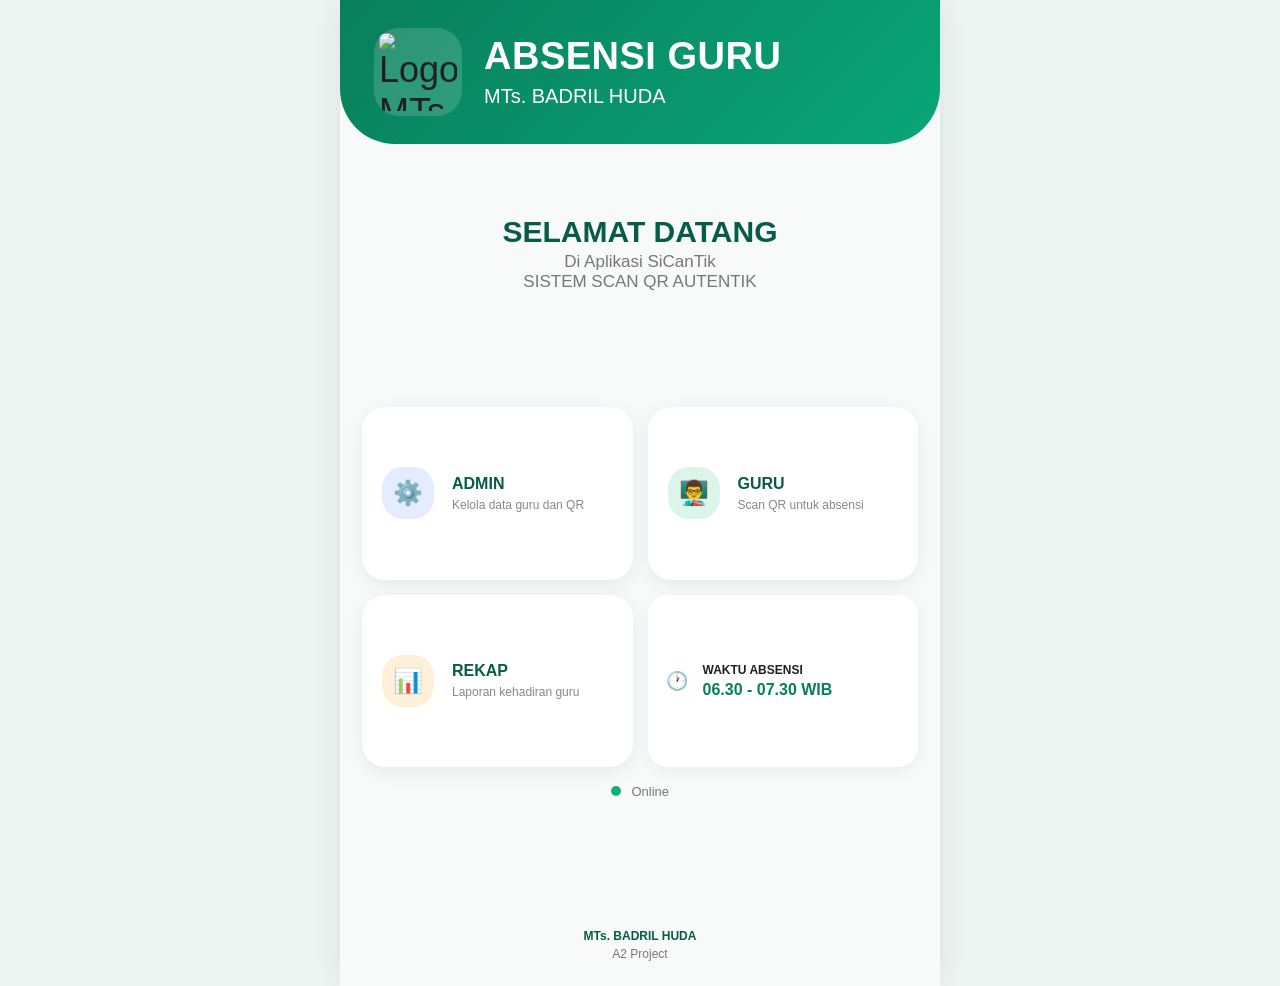
==== commit f524cad6: "Update index.html" ====
--- a/index.html
+++ b/index.html
@@ -175,7 +175,7 @@
       </h1>
 
       <p>
-        SICANTIK </p>
+        Di Aplikasi SiCanTik </p>
       <P>
         SISTEM SCAN QR AUTENTIK
       </p>
